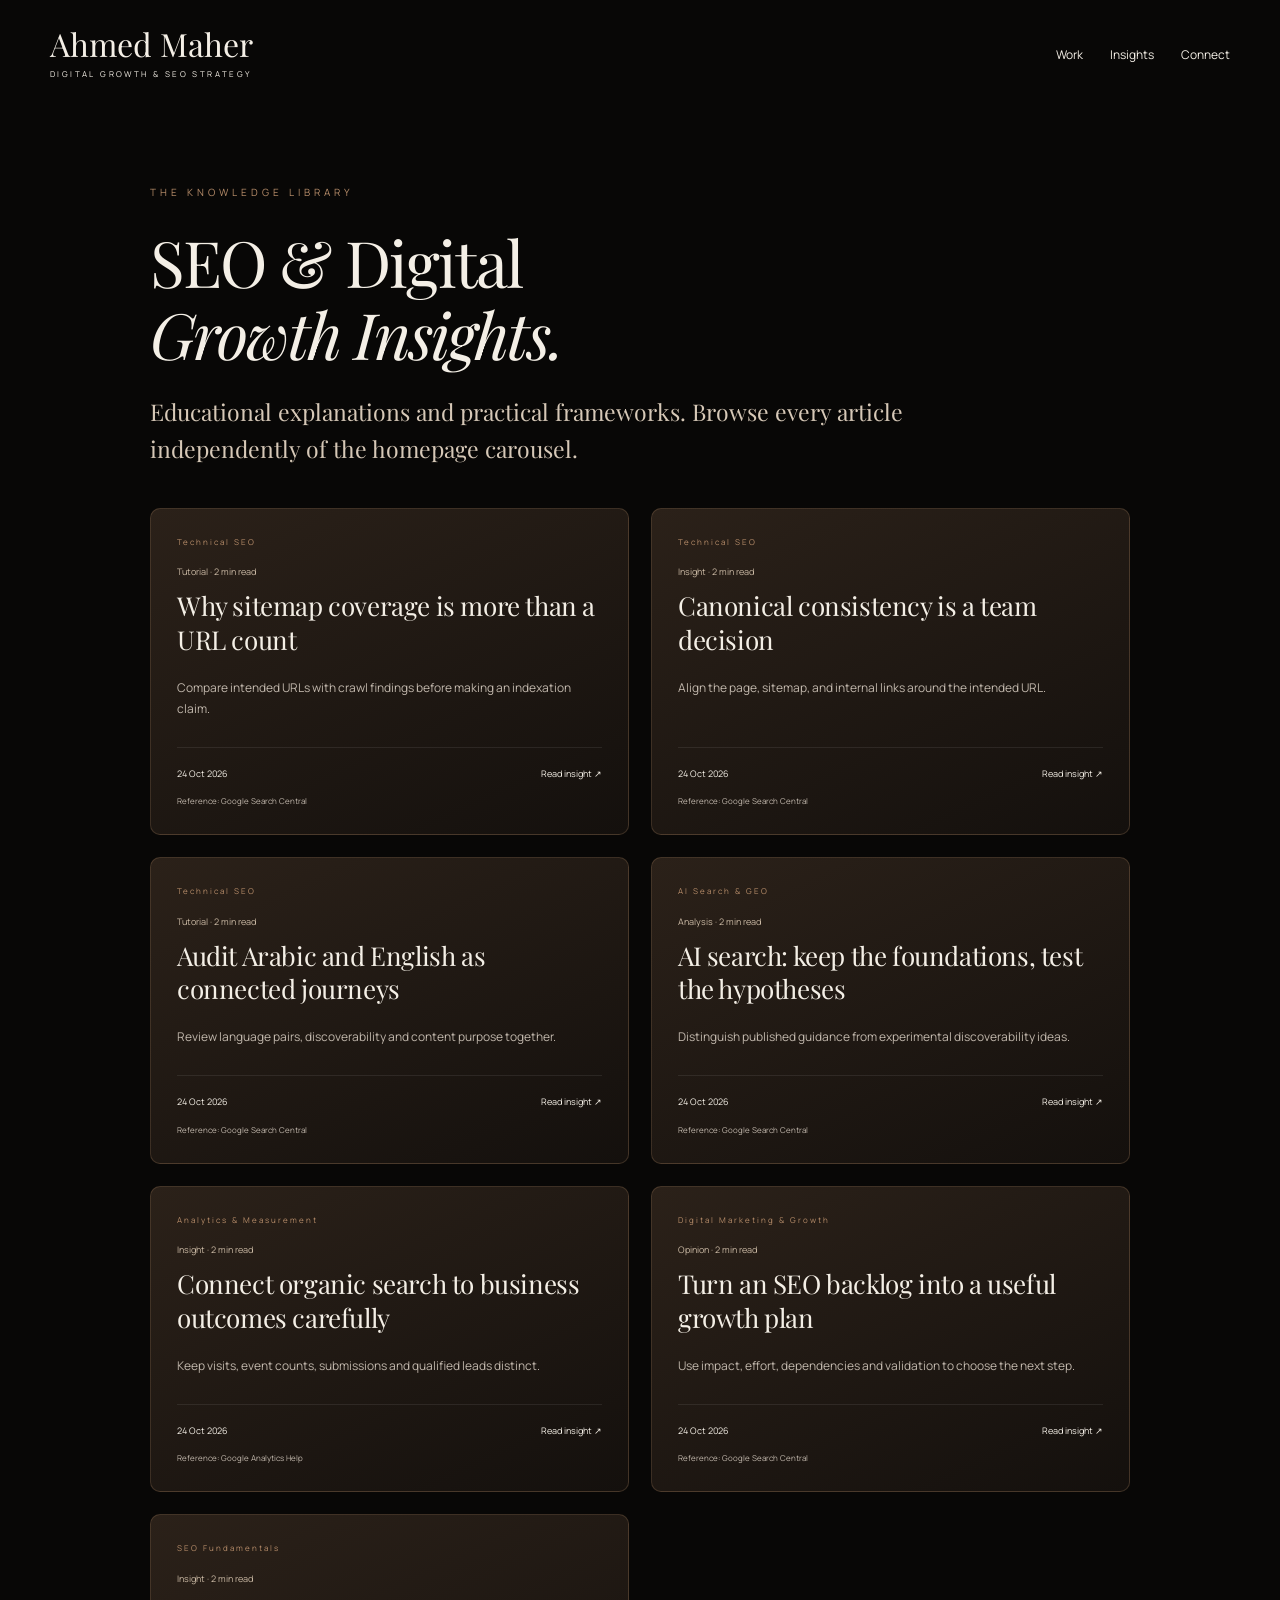
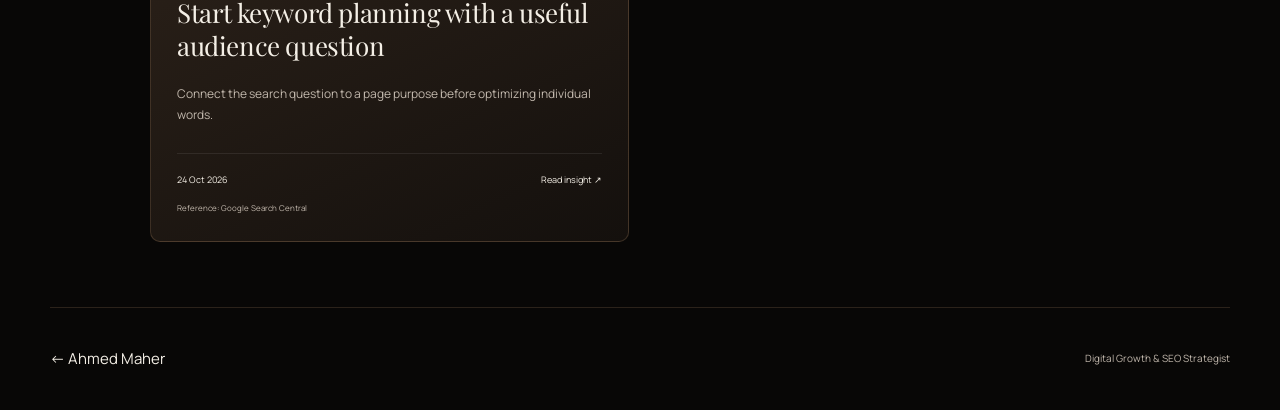
==== insights/index.html @ c3110b7b "Deploy portfolio website to GitHub Pages" ====
<!doctype html><html lang="en"><head><meta charset="utf-8"><meta name="viewport" content="width=device-width,initial-scale=1"><title>SEO &amp; Digital Growth Insights | Ahmed Maher</title><meta name="description" content="Practical SEO, analytics and growth guidance with visible sources and review dates."><meta property="og:title" content="SEO &amp; Digital Growth Insights"><meta property="og:description" content="Practical SEO, analytics and growth guidance with visible sources and review dates."><meta property="og:type" content="website"><meta name="twitter:card" content="summary"><link rel="canonical" href="https://ahmedmabduldaiem-dm.github.io/ahmed-maher-portfolio/insights/index.html"><meta property="og:url" content="https://ahmedmabduldaiem-dm.github.io/ahmed-maher-portfolio/insights/index.html"><link rel="icon" type="image/svg+xml" href="../assets/icons/favicon.svg"><link rel="stylesheet" href="../css/styles.css"><link rel="stylesheet" href="../css/portfolio.css"><link rel="preconnect" href="https://fonts.googleapis.com"><link rel="preconnect" href="https://fonts.gstatic.com" crossorigin><link href="https://fonts.googleapis.com/css2?family=Playfair+Display:ital,wght@0,400;0,500;1,400&family=Manrope:wght@400;500;600&display=swap" rel="stylesheet"><script type="application/ld+json">{"@context": "https://schema.org", "@type": "WebPage", "name": "SEO & Digital Growth Insights"}</script></head><body><a class="skip" href="#content">Skip to content</a><header class="header wrap"><a class="brand" href="../index.html">Ahmed Maher<small>DIGITAL GROWTH & SEO STRATEGY</small></a><nav aria-label="Page navigation"><a href="../index.html#projects">Work</a><a href="../insights/index.html">Insights</a><a href="../index.html#contact">Connect</a></nav></header><main id="content" class="wrap document-page"><p class="eyebrow">THE KNOWLEDGE LIBRARY</p><h1>SEO & Digital<br><em>Growth Insights.</em></h1><p class="document-intro">Educational explanations and practical frameworks. Browse every article independently of the homepage carousel.</p><div class="library-grid"><article class="insight-card" data-insight-category="Technical SEO"><p class="eyebrow">Technical SEO</p><p class="insight-meta">Tutorial · 2 min read</p><h3><a href="../insights/sitemap-coverage/index.html">Why sitemap coverage is more than a URL count</a></h3><p>Compare intended URLs with crawl findings before making an indexation claim.</p><div class="insight-bottom"><time datetime="2026-10-24">24 Oct 2026</time><a href="../insights/sitemap-coverage/index.html">Read insight ↗</a></div><small class="source-credit">Reference: Google Search Central</small></article><article class="insight-card" data-insight-category="Technical SEO"><p class="eyebrow">Technical SEO</p><p class="insight-meta">Insight · 2 min read</p><h3><a href="../insights/canonical-consistency/index.html">Canonical consistency is a team decision</a></h3><p>Align the page, sitemap, and internal links around the intended URL.</p><div class="insight-bottom"><time datetime="2026-10-24">24 Oct 2026</time><a href="../insights/canonical-consistency/index.html">Read insight ↗</a></div><small class="source-credit">Reference: Google Search Central</small></article><article class="insight-card" data-insight-category="Technical SEO"><p class="eyebrow">Technical SEO</p><p class="insight-meta">Tutorial · 2 min read</p><h3><a href="../insights/multilingual-audit/index.html">Audit Arabic and English as connected journeys</a></h3><p>Review language pairs, discoverability and content purpose together.</p><div class="insight-bottom"><time datetime="2026-10-24">24 Oct 2026</time><a href="../insights/multilingual-audit/index.html">Read insight ↗</a></div><small class="source-credit">Reference: Google Search Central</small></article><article class="insight-card" data-insight-category="AI Search &amp; GEO"><p class="eyebrow">AI Search &amp; GEO</p><p class="insight-meta">Analysis · 2 min read</p><h3><a href="../insights/ai-search-foundations/index.html">AI search: keep the foundations, test the hypotheses</a></h3><p>Distinguish published guidance from experimental discoverability ideas.</p><div class="insight-bottom"><time datetime="2026-10-24">24 Oct 2026</time><a href="../insights/ai-search-foundations/index.html">Read insight ↗</a></div><small class="source-credit">Reference: Google Search Central</small></article><article class="insight-card" data-insight-category="Analytics &amp; Measurement"><p class="eyebrow">Analytics &amp; Measurement</p><p class="insight-meta">Insight · 2 min read</p><h3><a href="../insights/organic-business-outcomes/index.html">Connect organic search to business outcomes carefully</a></h3><p>Keep visits, event counts, submissions and qualified leads distinct.</p><div class="insight-bottom"><time datetime="2026-10-24">24 Oct 2026</time><a href="../insights/organic-business-outcomes/index.html">Read insight ↗</a></div><small class="source-credit">Reference: Google Analytics Help</small></article><article class="insight-card" data-insight-category="Digital Marketing &amp; Growth"><p class="eyebrow">Digital Marketing &amp; Growth</p><p class="insight-meta">Opinion · 2 min read</p><h3><a href="../insights/prioritize-seo/index.html">Turn an SEO backlog into a useful growth plan</a></h3><p>Use impact, effort, dependencies and validation to choose the next step.</p><div class="insight-bottom"><time datetime="2026-10-24">24 Oct 2026</time><a href="../insights/prioritize-seo/index.html">Read insight ↗</a></div><small class="source-credit">Reference: Google Search Central</small></article><article class="insight-card" data-insight-category="SEO Fundamentals"><p class="eyebrow">SEO Fundamentals</p><p class="insight-meta">Insight · 2 min read</p><h3><a href="../insights/search-intent/index.html">Start keyword planning with a useful audience question</a></h3><p>Connect the search question to a page purpose before optimizing individual words.</p><div class="insight-bottom"><time datetime="2026-10-24">24 Oct 2026</time><a href="../insights/search-intent/index.html">Read insight ↗</a></div><small class="source-credit">Reference: Google Search Central</small></article></div></main><footer class="wrap"><a href="../index.html">← Ahmed Maher</a><p>Digital Growth & SEO Strategist</p></footer></body></html>
---- css/styles.css ----
:root{--black:#050505;--ivory:#f4efe6;--orange:#b78d6a;--charcoal:#2a2a2a;--muted:#b9b3aa;--serif:'Bodoni Moda',Didot,'Times New Roman',serif;--sans:Manrope,Arial,sans-serif;--max:1440px}*{box-sizing:border-box}html{scroll-behavior:smooth;scroll-padding-top:30px}body{margin:0;background:var(--black);color:var(--ivory);font-family:var(--sans);font-size:15px;line-height:1.75}a{color:inherit;text-decoration:none}a,button{touch-action:manipulation}button{font:inherit}a:focus-visible,button:focus-visible,summary:focus-visible{outline:2px solid var(--orange);outline-offset:6px}.wrap{width:min(var(--max),calc(100% - 100px));margin:auto}.header{min-height:118px;display:flex;align-items:center;justify-content:space-between;gap:30px}.brand{display:flex;align-items:center;gap:17px;font:32px/1 var(--serif);white-space:nowrap}.brand small{display:block;font:8px/1.7 var(--sans);letter-spacing:2.4px;margin-top:7px}.monogram{position:relative;display:inline-flex;font:66px/.9 var(--serif);letter-spacing:-13px;width:65px}.monogram span{font-size:49px;align-self:end}.monogram svg{position:absolute;inset:0;width:78px;height:59px;overflow:visible}.monogram path{fill:none;stroke:var(--orange);stroke-width:2}nav{display:flex;gap:27px;align-items:center}nav a{font-size:12px;transition:color .2s}nav a:hover,nav a[aria-current]{color:var(--orange)}.connect{border:1px solid #8c6d52;padding:8px 19px;border-radius:3px}.connect span{color:var(--orange);margin-left:12px}.menu-toggle{color:var(--ivory);background:transparent;border:1px solid var(--charcoal);padding:10px 14px}.hero{position:relative;min-height:640px;padding-top:58px;padding-bottom:230px;isolation:isolate}.hero-copy{position:relative;z-index:2;pointer-events:none}.hero-copy a{pointer-events:auto}.eyebrow{color:var(--orange);font:10px/1.8 var(--sans);letter-spacing:4px;margin:0 0 25px}.eyebrow span{color:#777;margin:0 15px}h1,h2,h3,p{margin-top:0}h1{font:400 clamp(65px,6.8vw,112px)/1.02 var(--serif);letter-spacing:-4px;margin-bottom:25px;max-width:1180px}em{font-weight:400}.orange{color:var(--orange)}.intro{max-width:620px;color:var(--muted);font-size:17px;line-height:1.8}.actions{display:flex;align-items:center;gap:30px;margin-top:32px}.button{display:inline-flex;align-items:center;gap:30px;background:var(--orange);color:#050505;padding:14px 27px;border:1px solid var(--orange);border-radius:3px;font-weight:600;font-size:13px;transition:background .2s,transform .2s}.button:hover{background:#c8a382;transform:translateY(-2px)}.text-link{font-size:12px;display:flex;align-items:center;gap:12px}.circle{border:1px solid var(--orange);border-radius:50%;width:39px;height:39px;display:grid;place-items:center}.growth{position:absolute;inset:180px -20px 0;z-index:0;pointer-events:none;opacity:.85}.growth svg{width:100%;height:100%;overflow:visible}.curves{fill:none;stroke:var(--orange);stroke-width:1.1}.curves path{stroke-dasharray:1800;stroke-dashoffset:1800;animation:draw 2.8s ease .2s forwards}.curves path:nth-child(2){opacity:.65}.curves path:nth-child(3){opacity:.45}.curves path:nth-child(4){opacity:.3}.nodes{fill:var(--orange);animation:appear 2s ease forwards;filter:drop-shadow(0 0 6px #b78d6a55)}.curve-label{position:absolute;right:1%;top:0;color:var(--muted);font-size:10px;line-height:1.6;border-left:1px solid var(--orange);padding-left:12px}.curve-label strong{font-weight:400;color:var(--ivory)}.expertise{display:grid;grid-template-columns:repeat(3,1fr);border-top:1px solid var(--charcoal);border-bottom:1px solid var(--charcoal);padding:30px 0 40px;gap:35px}.expertise article{padding-right:30px;border-right:1px solid var(--charcoal)}.expertise article:last-child{border:0}.number{display:flex;align-items:center;gap:22px;font-size:11px;margin-bottom:23px}.number:after{content:'';height:1px;flex:1;background:#76563d}.expertise h2{font:27px/1.3 var(--serif);display:flex;justify-content:space-between;gap:10px}.expertise h2 span{color:var(--orange);font:18px var(--sans);transition:transform .2s}.expertise article:hover h2 span{transform:translate(3px,-3px)}.expertise p{font-size:12px;color:var(--muted);margin:0;max-width:330px}.section{padding-top:110px;padding-bottom:100px;border-bottom:1px solid var(--charcoal);scroll-margin-top:30px}.section-heading{margin-bottom:50px}.section h2{font:400 clamp(38px,4vw,62px)/1.15 var(--serif);letter-spacing:-1.5px;margin-bottom:20px}.section h2 em{color:var(--muted)}.section-heading>p:last-child{color:var(--muted);max-width:600px}.process{display:grid;grid-template-columns:repeat(4,1fr);gap:30px}.process article{border-top:1px solid #73543e;padding-top:23px}.process span,.insights small{font-size:9px;letter-spacing:2px;color:var(--orange)}h3{font:27px/1.3 var(--serif);margin:20px 0 15px}.process p,.insights p{color:var(--muted);font-size:13px}.projects{border-top:1px solid var(--charcoal)}details{border-bottom:1px solid var(--charcoal);padding:25px 0}summary{cursor:pointer;list-style:none;display:grid;grid-template-columns:220px 1fr 24px;align-items:center;gap:24px}summary::-webkit-details-marker{display:none}summary small{font-size:10px;letter-spacing:1px;color:var(--muted)}summary strong{font:30px/1.3 var(--serif);font-weight:400}summary:after{content:'+';color:var(--orange);font-size:23px}details[open] summary:after{content:'−'}.project-detail{padding:30px 0 0 244px;max-width:950px;color:var(--muted);font-size:13px}.project-detail p{margin-bottom:12px}.project-detail b{color:var(--ivory);font-weight:500}.status{color:var(--orange);font-size:10px;letter-spacing:1px}.insights{display:grid;grid-template-columns:repeat(3,1fr);gap:45px}.insights article{border-top:1px solid #73543e;padding-top:22px}.about{display:grid;grid-template-columns:1fr 1fr;gap:80px}.about>div:last-child{padding-top:40px;color:var(--muted)}.large-copy{font:29px/1.5 var(--serif);color:var(--ivory)}.signature{color:var(--orange);letter-spacing:2px;font-size:12px;margin-top:30px}.contact{text-align:center}.contact>p:not(.eyebrow){color:var(--muted)}.contact-links{display:flex;justify-content:center;gap:70px;margin-top:45px}.contact-links span{display:block;font-size:10px;letter-spacing:2px;color:var(--orange)}.contact-links strong{font-size:13px;font-weight:400}.note{font-size:10px}footer{display:flex;align-items:center;justify-content:space-between;gap:25px;padding-top:38px;padding-bottom:38px}footer p{font-size:10px;color:var(--muted);margin:0}.footer-brand{font:24px var(--serif)}.footer-brand small{display:block;font:9px var(--sans);color:var(--muted);margin-top:7px}.skip{position:fixed;top:-100px;left:20px;background:var(--ivory);color:var(--black);z-index:20;padding:10px}.skip:focus{top:10px}.reveal-pending{opacity:0;transform:translateY(15px);transition:opacity .6s,transform .6s}.revealed{opacity:1;transform:none}@keyframes draw{to{stroke-dashoffset:0}}@keyframes appear{from{opacity:0}to{opacity:1}}@media(min-width:1700px){.hero{min-height:730px}}@media(max-width:1100px){.wrap{width:calc(100% - 60px)}nav{gap:15px}.brand{font-size:26px}.brand small{font-size:7px;letter-spacing:1.7px}h1{font-size:clamp(58px,7.6vw,90px)}.hero{padding-bottom:210px;min-height:620px}.intro{max-width:540px}.process{grid-template-columns:repeat(2,1fr)}.expertise h2{font-size:23px}}@media(max-width:800px){.header{flex-wrap:wrap;min-height:100px;padding-top:20px;padding-bottom:20px}.menu-toggle:not([hidden]){display:block}#navigation{width:100%;flex-wrap:wrap;padding:18px 0;gap:20px}.js #navigation{display:none}.js #navigation.open{display:flex}.hero{padding-top:35px;min-height:640px;padding-bottom:210px}h1{font-size:clamp(48px,8.8vw,70px);letter-spacing:-2px}.eyebrow{letter-spacing:2px;font-size:8px}.eyebrow span{margin:0 6px}.intro{font-size:15px;max-width:530px}.growth{top:300px;left:-10px;right:0}.curve-label{display:none}.expertise{gap:20px}.expertise article{padding-right:15px}.expertise h2{font-size:22px}.expertise p{font-size:11px}.section{padding-top:75px;padding-bottom:70px}.insights{gap:25px}.about{gap:35px;grid-template-columns:1fr}.about>div:last-child{padding:0}.section h2{font-size:44px}summary{grid-template-columns:150px 1fr 20px}.project-detail{padding-left:174px}footer{flex-wrap:wrap}}@media(max-width:540px){.wrap{width:calc(100% - 40px)}.brand{font-size:25px;gap:13px}.monogram{transform:scale(.8);transform-origin:left center;width:48px}.hero{min-height:620px;padding-bottom:200px}h1{font-size:clamp(42px,10.2vw,58px);line-height:1.1;letter-spacing:-1.6px}.eyebrow{font-size:8px;letter-spacing:1.4px}.hero .eyebrow span{display:none}.hero .eyebrow{max-width:290px;line-height:2}.intro{font-size:14px}.actions{gap:20px;align-items:flex-start;flex-direction:column}.button{padding:13px 20px;font-size:12px}.growth{top:400px;bottom:0}.expertise{grid-template-columns:1fr;gap:0;padding-bottom:0}.expertise article{border-right:0;border-bottom:1px solid var(--charcoal);padding:25px 0}.expertise h2{font-size:28px}.expertise p{font-size:13px;max-width:100%}.number{margin-bottom:15px}.process,.insights{grid-template-columns:1fr;gap:25px}.section h2{font-size:38px;letter-spacing:-1px}summary{grid-template-columns:1fr 20px;gap:12px}summary small{grid-column:1/-1}summary strong{font-size:26px}.project-detail{padding-left:0}.contact-links{flex-direction:column;gap:12px}.large-copy{font-size:26px}footer{align-items:flex-start;flex-direction:column}footer nav{gap:25px}}@media(prefers-reduced-motion:reduce){html{scroll-behavior:auto}*,*:before,*:after{animation:none!important;transition:none!important}.curves path{stroke-dashoffset:0}.reveal-pending{opacity:1;transform:none}}
@media(min-width:801px){.menu-toggle{display:none!important}.hero{padding-bottom:160px;min-height:590px}}

/* Version 2: editorial hierarchy, luminous curves, interactive expertise. */
:root{--serif:'Playfair Display',Georgia,'Times New Roman',serif}
.header{min-height:108px}.hero{padding-top:44px;min-height:630px;padding-bottom:185px}.hero:before{content:'';position:absolute;inset:20% -25px 0 40%;z-index:-1;background:radial-gradient(ellipse at 85% 90%,#b78d6a1a,transparent 60%);pointer-events:none}h1{font-size:clamp(60px,6.6vw,105px);line-height:1.06;letter-spacing:-4.5px;margin-bottom:25px}.intro{font-size:15px;max-width:570px;line-height:1.85}.hero .button{box-shadow:0 4px 30px #b78d6a14;padding:15px 26px}.growth{inset:170px -15px 0;opacity:1}.curves path:first-child{stroke-width:1.8;filter:drop-shadow(0 0 4px #b78d6a88)}.curves path:nth-child(2){stroke:#f4efe6;opacity:.65}.nodes{filter:drop-shadow(0 0 9px #b78d6a99)}.curve-label{top:0;right:0;background:#050505a8;padding:8px 12px;border:1px solid #735d4b;border-radius:4px;font-size:9px;letter-spacing:.5px}.label-performance{top:35%;right:13%}.label-strategy{top:66%;right:32%}.expertise{display:block;padding:0;border-bottom:0}.expertise-select{display:grid;grid-template-columns:repeat(3,1fr);border-bottom:1px solid var(--charcoal)}.expertise-choice{background:transparent;color:var(--ivory);text-align:left;border:0;border-right:1px solid var(--charcoal);padding:27px 30px 30px;cursor:pointer;position:relative;transition:background .25s}.expertise-choice:first-child{padding-left:0}.expertise-choice:last-child{border-right:0}.expertise-choice:hover,.expertise-choice.selected{background:linear-gradient(180deg,#b78d6a09,transparent)}.expertise-choice .number{margin-bottom:25px}.expertise-choice.selected .number:after{background:var(--orange)}.expertise-title{font:25px/1.3 var(--serif);display:flex;align-items:center;gap:14px}.service-icon{width:43px;height:43px;flex:0 0 43px;border:1px solid #48433c;border-radius:9px;display:grid;place-items:center;font:27px var(--sans);color:var(--ivory)}.arrow{margin-left:auto;color:var(--orange);font:18px var(--sans)}.service-summary{display:block;color:var(--muted);font-size:12px;line-height:1.7;margin:10px 0 0 57px}.expertise-detail{padding:36px 0;display:grid;grid-template-columns:1fr 1.6fr;column-gap:70px;border-bottom:1px solid var(--charcoal)}.expertise-detail .eyebrow{grid-column:1;margin-bottom:12px}.expertise-detail h2{grid-column:1;font:31px/1.3 var(--serif);margin:0}.expertise-detail>p:not(.eyebrow){grid-column:2;grid-row:1/3;color:var(--muted);max-width:590px;margin-bottom:15px;font-size:14px}.expertise-detail ul{grid-column:2;list-style:none;display:flex;gap:20px;padding:0;margin:0 0 20px;flex-wrap:wrap;color:var(--ivory);font-size:10px}.expertise-detail li:before{content:'— ';color:var(--orange)}.expertise-detail a{grid-column:2;color:var(--orange);font-size:11px}.section{padding-top:90px;padding-bottom:85px}.section-heading{max-width:850px}.section-heading>p:last-child{font-size:14px}.process h3{font-size:24px}.insights h3{font-size:27px}.contact h2{font-size:clamp(38px,5vw,72px)}
@media(max-width:1100px){h1{font-size:clamp(58px,7vw,82px)}.expertise-title{font-size:21px}.expertise-choice{padding-left:20px;padding-right:20px}.service-icon{display:none}.service-summary{margin-left:0}.curve-label{font-size:8px}.label-strategy{right:25%}}
@media(max-width:800px){.hero{min-height:650px;padding-top:30px;padding-bottom:230px}.hero:before{inset:45% 0 0}.growth{inset:330px 0 0}.curve-label{display:none}.expertise-select{grid-template-columns:1fr}.expertise-choice,.expertise-choice:first-child{padding:22px 16px;border-right:0;border-bottom:1px solid var(--charcoal)}.expertise-choice .number{display:none}.expertise-title{font-size:26px}.service-icon{display:grid}.service-summary{margin-left:57px}.expertise-detail{grid-template-columns:1fr;gap:14px;padding:28px 16px}.expertise-detail .eyebrow,.expertise-detail h2,.expertise-detail>p:not(.eyebrow),.expertise-detail ul,.expertise-detail a{grid-column:1;grid-row:auto}.expertise-detail h2{font-size:29px}.section{padding-top:65px;padding-bottom:60px}}
@media(max-width:540px){.header{min-height:90px}.brand{font-size:24px}.brand small{font-size:6px;letter-spacing:1.5px}.hero{padding-top:28px;min-height:670px;padding-bottom:220px}h1{font-size:clamp(43px,10.9vw,59px);letter-spacing:-2px;line-height:1.13}.hero .eyebrow{max-width:280px;margin-bottom:24px;letter-spacing:2px}.intro{font-size:14px;line-height:1.8;max-width:340px}.actions{gap:18px;margin-top:26px}.hero .button{width:100%;justify-content:space-between;padding:15px 20px}.hero-copy .text-link{min-height:44px}.growth{inset:440px 0 0}.section h2{font-size:35px}.contact-links strong{overflow-wrap:anywhere}#navigation a{min-height:44px;display:flex;align-items:center}#navigation{display:grid;grid-template-columns:1fr 1fr}.js #navigation.open{display:grid}.expertise-detail ul{gap:9px 20px}.expertise-detail li{font-size:11px}.section-heading{margin-bottom:32px}}

/* Hero enquiry form. Enable delivery only after a real endpoint is configured. */
.hero-copy{max-width:calc(100% - 365px)}h1{font-size:clamp(55px,5.1vw,85px);letter-spacing:-3px}.hero{min-height:720px}.lead-card{position:absolute;right:0;top:45px;width:320px;z-index:3;background:#10100ff2;border:1px solid #594b40;border-top:2px solid var(--orange);padding:28px}.lead-card .eyebrow{font-size:8px;letter-spacing:2px;margin-bottom:12px}.lead-card h2{font:34px/1.12 var(--serif);letter-spacing:-1px;margin-bottom:14px}.lead-card h2 em{color:var(--orange)}.lead-intro{font-size:11px;color:var(--muted);margin-bottom:20px}.lead-card label{display:block;font-size:10px;color:var(--ivory);margin:12px 0 6px}.lead-card input,.lead-card select{width:100%;min-height:44px;background:#090909;color:var(--ivory);border:1px solid #3e3a35;border-radius:2px;padding:10px 12px;font:12px var(--sans)}.lead-card input::placeholder{color:#aaa399}.lead-card input:focus,.lead-card select:focus{outline:2px solid var(--orange);outline-offset:2px}.apply-button{width:100%;justify-content:space-between;margin-top:20px;min-height:46px}.apply-button:disabled{opacity:.65;cursor:not-allowed;transform:none}.form-note{font-size:10px;line-height:1.6;color:var(--muted);margin:12px 0 0}#lead-status{font-size:11px;margin-bottom:0}.curve-label{display:none}
@media(max-width:1100px){.hero-copy{max-width:calc(100% - 335px)}h1{font-size:clamp(48px,5.3vw,64px)}.lead-card{width:300px;padding:24px}.hero .eyebrow span{display:none}.intro{font-size:14px}.actions{flex-wrap:wrap;gap:18px}}
@media(max-width:800px){.hero-copy{max-width:100%}h1{font-size:clamp(45px,8.2vw,65px)}.hero{padding-bottom:40px;min-height:0}.lead-card{position:relative;top:auto;right:auto;width:100%;max-width:520px;margin:45px 0 0;padding:25px}.lead-card h2 br{display:none}.lead-card h2{font-size:32px}.hero .growth{inset:240px 0 auto;height:250px;opacity:.45}.hero .actions{flex-direction:row}.hero .button{width:auto}.apply-button{width:100%!important}.lead-card .eyebrow{max-width:none}}
@media(max-width:540px){.hero .actions{flex-direction:column}.hero .actions>.button{width:100%}.hero-copy .intro{max-width:100%}.lead-card{margin-top:35px}.hero .growth{top:320px;height:200px}}

/* Reference-inspired tactile charcoal stage; texture is decorative and lightweight. */
.hero{isolation:isolate;background:radial-gradient(ellipse at 35% 42%,#30302e 0%,#20201f 34%,#111110 65%,#080808 100%);border:1px solid #33312d;border-bottom-color:#4c3828;padding:48px 35px 185px;margin-top:14px;box-shadow:inset 0 0 100px #0009}
.hero:before{inset:0;z-index:-1;background:linear-gradient(110deg,#00000010 25%,#0006 62%,#0009 100%),url('../assets/images/charcoal-grain.svg');background-size:auto,240px 240px;opacity:.6;border-radius:inherit}
.hero:after{content:'';position:absolute;inset:0;z-index:-1;pointer-events:none;background:radial-gradient(ellipse at 72% 95%,#b78d6a17,transparent 40%);box-shadow:inset 0 0 80px #0007}
.hero-copy{position:relative}.hero .lead-card{right:30px;top:40px;background:#10100feb;box-shadow:0 18px 50px #0005}.hero .growth{left:0;right:0;bottom:0;opacity:.8}.intro{color:#ddd7cf}.hero .eyebrow{color:#c9a787}.hero .lead-intro,.hero .form-note{color:var(--muted)}
@media(max-width:1100px){.hero{padding-left:26px;padding-right:26px}.hero .lead-card{right:25px;width:285px}.hero-copy{max-width:calc(100% - 315px)}}
@media(max-width:800px){.hero{padding:32px 25px 30px;margin-top:10px}.hero-copy{max-width:100%}.hero .lead-card{right:auto;top:auto;width:100%;max-width:none;margin-top:38px;background:#0a0a0aeb}.hero:before{inset:0}.hero .growth{top:270px;height:240px;opacity:.3}}
@media(max-width:540px){.hero{width:calc(100% - 24px);padding:28px 18px 22px;background:radial-gradient(ellipse at 20% 20%,#2b2b29,#121211 60%,#080808);box-shadow:inset 0 0 50px #0007}.hero h1{font-size:clamp(38px,9.5vw,51px);letter-spacing:-1.6px}.hero .lead-card{padding:22px 18px;margin-top:32px}.hero .growth{top:320px}.hero .eyebrow{letter-spacing:1.6px}}

/* Version 5: warm brown, blurred atmosphere, fine rounded frame. */
:root{--orange:#b78d6a;--accent:#b78d6a;--black:#080706;--charcoal:#302b26;--muted:#c1b7ac}
body{background:#080706}.hero{border:1px solid #b78d6a44;border-radius:20px;background:#13100d;box-shadow:0 25px 80px #0005,inset 0 0 70px #0005;overflow:hidden}.hero:before{inset:-70px;z-index:-2;background:radial-gradient(ellipse at 16% 20%,#8a6a4b88 0,transparent 30%),radial-gradient(ellipse at 83% 65%,#67442f99,transparent 34%),radial-gradient(circle at 60% 10%,#c5b49b33,transparent 17%),radial-gradient(ellipse at 30% 90%,#3a403833,transparent 40%),linear-gradient(120deg,#27221c,#0a0807);background-size:auto;filter:blur(32px);opacity:1;transform:scale(1.05);border-radius:40px}.hero:after{z-index:-1;background:linear-gradient(90deg,#080706b8 0%,#08070699 46%,#08070640 100%);box-shadow:inset 0 0 90px #0007;border-radius:inherit}.hero h1{color:#f4efe6}.hero .orange{color:#c7a17e}.hero .eyebrow{color:#c8a889}.hero .lead-card{background:#13110fe8;border:1px solid #b78d6a4d;border-top:1px solid #c6a58699;border-radius:14px;box-shadow:0 16px 45px #0004}.lead-card input,.lead-card select{border:1px solid #8c776344;border-radius:5px;background:#0d0b09c9}.lead-card input:hover,.lead-card select:hover{border-color:#b78d6a88}.button{border-radius:6px;background:#b78d6a;border-color:#b78d6a;color:#100b07;box-shadow:none!important}.button:hover{background:#c8a382}.hero .button{font-weight:600}.connect{border-radius:6px;border-color:#b78d6a66}.curves path:first-child{stroke-width:1.3;filter:drop-shadow(0 0 3px #b78d6a55)}.nodes{filter:drop-shadow(0 0 6px #b78d6a66)}.growth{mix-blend-mode:screen}.expertise-choice.selected,.expertise-choice:hover{background:linear-gradient(180deg,#b78d6a0c,transparent)}.service-icon{border-radius:10px;border-color:#b78d6a44}.expertise{margin-top:18px}.expertise-select{border-top:1px solid #b78d6a33}.section{border-bottom-color:#332b24}.section-heading .eyebrow{color:#c8a889}.contact{background:radial-gradient(ellipse at 50% 80%,#b78d6a08,transparent 65%)}
@media(max-width:800px){.hero{border-radius:16px}.hero:before{inset:-40px;filter:blur(26px)}.hero .lead-card{background:#14110fea}.hero:after{background:linear-gradient(180deg,#08070688,#08070666)}}
@media(max-width:540px){.hero{border-radius:14px;background:#13100d}.hero:before{background:radial-gradient(ellipse at 20% 10%,#8a6a4b88,transparent 45%),radial-gradient(ellipse at 85% 55%,#67442f99,transparent 45%),#12100d}.hero .lead-card{border-radius:11px}.hero h1{line-height:1.16}}

/* Version 6: coffee atmosphere and sculpted illustrative growth ribbons. */
:root{--ivory:#f4efe6;--accent:#b78d6a;--orange:#b78d6a}.hero{background:#2a1b13;min-height:850px;padding-bottom:340px;box-shadow:0 24px 70px #0006,inset 0 1px 0 #f4efe616;border-color:#c2a18344}.hero:before{background:radial-gradient(ellipse at 18% 25%,#9e7855 0%,transparent 42%),radial-gradient(ellipse at 80% 78%,#815136,transparent 50%),radial-gradient(circle at 58% 18%,#c2a48077,transparent 28%),linear-gradient(115deg,#483122,#25170f);opacity:1;filter:blur(55px);inset:-90px}.hero:after{background:linear-gradient(90deg,#170e08a8,#170e0866 55%,#170e0877);box-shadow:inset 0 0 85px #0b0705aa}.hero h1 em.orange{color:var(--ivory)}.hero .lead-card{background:linear-gradient(145deg,#34271ff5,#1b140ff5);border-color:#dac6ad4d;box-shadow:inset 0 1px 0 #f4efe61a,0 18px 40px #08040266}.hero .lead-card h2 em{color:var(--ivory)}.lead-card input,.lead-card select{background:#1b130ef5;border-color:#c5aa8a44}.lead-card .button,.hero-copy .button{background:var(--ivory);border-color:var(--ivory);color:#2b1a0e;box-shadow:inset 0 -3px 0 #b39a7c66,0 5px 12px #0003!important}.button:hover{background:#fffaf2}.hero .growth-sculpted{inset:auto 0 0;height:315px;opacity:1;mix-blend-mode:normal;z-index:1}.growth-sculpted svg{overflow:visible}.graph-guides{fill:none;stroke:#f4efe64d;stroke-width:.7;stroke-dasharray:3 6}.ribbon-shadow{fill:none;stroke:#110902;stroke-width:6;transform:translateY(7px);filter:blur(4px);opacity:.7}.growth-sculpted .curves{stroke:url(#ribbon);stroke-width:2;fill:none}.growth-sculpted .curves path:first-child{stroke-width:3;filter:drop-shadow(0 0 4px #f4efe633)}.growth-sculpted .curves path:nth-child(2){stroke:#f4efe6;stroke-width:1.1;opacity:.8}.growth-sculpted .curves path:nth-child(3){stroke:#c5a17f;opacity:.65}.growth-sculpted .curves path:nth-child(4){stroke:#a78360;opacity:.5}.growth-sculpted .nodes{fill:url(#pearl);filter:url(#depth)}.graph-minor{fill:#dfc7a9}.graph-tag{position:absolute;display:block;min-width:113px;padding:8px 11px;border:1px solid #d7bfa34d;border-radius:5px;background:linear-gradient(150deg,#453326f5,#21170ff5);box-shadow:inset 0 1px 0 #f4efe614,0 6px 14px #0004;line-height:1.5;color:var(--ivory)}.graph-tag:after{content:'';position:absolute;bottom:-5px;left:50%;width:7px;height:7px;background:#241a12;border-right:1px solid #d7bfa34d;border-bottom:1px solid #d7bfa34d;transform:rotate(45deg)}.graph-tag small{font-size:7px;letter-spacing:1.1px;color:#d0b69a;display:block}.graph-tag strong{font-size:10px;font-weight:400;display:block}.tag-strategy{left:41%;top:48%}.tag-performance{left:61.5%;top:27%}.tag-growth{right:1%;top:-12%}.service-icon{background:linear-gradient(145deg,#2c241e,#100d0a);box-shadow:inset 0 1px 0 #f4efe61a,0 5px 10px #0004;border:1px solid #bca48755}.number:after{background:#9c7b5d}.expertise-detail .eyebrow,.text-link{color:var(--ivory)}
@media(max-width:1100px){.hero{min-height:890px}.hero .growth-sculpted{height:290px}.graph-tag{min-width:100px}}
@media(max-width:800px){.hero{min-height:0;padding-bottom:225px}.hero .growth-sculpted{inset:auto 0 0;height:205px;opacity:.9}.hero .lead-card{margin-top:35px}.graph-tag{padding:5px 7px;min-width:90px}.graph-tag strong{font-size:9px}.tag-strategy{left:31%;top:41%}.tag-performance{left:58%;top:17%}.tag-growth{display:none}.hero:before{filter:blur(40px)}}
@media(max-width:540px){.hero{background:#2a1b13;padding-bottom:175px}.hero:before{background:radial-gradient(ellipse at 10% 15%,#976e4d,transparent 55%),radial-gradient(ellipse at 90% 70%,#805035,transparent 55%),#352215}.hero .growth-sculpted{height:155px}.graph-tag small{font-size:6px}.graph-tag strong{font-size:8px}.graph-tag{min-width:80px}.tag-strategy{left:28%;top:38%}.tag-performance{left:61%;top:12%}}
@media(min-width:801px){.hero .growth-sculpted{height:240px}.tag-growth{top:0;right:2%}}
---- css/portfolio.css ----
[hidden]{display:none!important}.hero h1{font-size:clamp(45px,4.7vw,76px);line-height:1.12}.hero .hero-copy{max-width:calc(100% - 365px)}.project-grid{display:grid;grid-template-columns:repeat(2,minmax(0,1fr));gap:22px}.project-card{min-width:0;border:1px solid #b78d6a3d;border-radius:12px;padding:29px;background:linear-gradient(145deg,#211a14,#110e0b);display:flex;flex-direction:column;transition:border-color .2s,transform .2s}.project-card:first-child{grid-column:1/-1;background:radial-gradient(ellipse at 85% 10%,#67503a55,transparent 60%),#1b1510}.project-card:hover{border-color:#b78d6a8c;transform:translateY(-3px)}.project-top{display:flex;align-items:center;justify-content:space-between;gap:15px}.brand-text{font:26px/1.3 var(--serif);letter-spacing:-.6px}.pill{font:8px/1.5 var(--sans);text-transform:uppercase;letter-spacing:1.5px;border:1px solid #b78d6a44;color:#d6b99b;padding:5px 9px;border-radius:30px;white-space:nowrap}.project-card h3{font-size:30px;margin-top:30px;max-width:600px}.project-card>p{font-size:13px;color:var(--muted);max-width:660px}.project-status{border-left:1px solid #9b7959;padding-left:12px;font-size:11px!important}.project-meta{font-size:9px;letter-spacing:.5px;color:#cbb39a;margin-bottom:25px}.card-actions{display:flex;align-items:center;justify-content:space-between;gap:20px;margin-top:auto;padding-top:20px;border-top:1px solid #ffffff12}.card-actions a{font-size:11px}.card-actions a:last-child{font-size:9px;color:var(--muted)}.portfolio-tools{margin:0 0 20px;display:flex;flex-wrap:wrap;gap:20px;justify-content:space-between;align-items:end}.filter-row{display:flex;gap:8px;flex-wrap:wrap}.filter-row button{background:transparent;border:1px solid #b78d6a44;color:var(--muted);font:10px var(--sans);padding:11px 15px;min-height:44px;border-radius:5px;cursor:pointer}.filter-row button[aria-pressed=true]{background:#e7d9c6;color:#23180f;border-color:#e7d9c6}.filter-row button:hover{border-color:#e7d9c6}.search-label{display:flex;flex-direction:column;gap:6px;font-size:9px;letter-spacing:1px;color:var(--muted)}.search-label input{min-height:44px;border:1px solid #b78d6a44;border-radius:5px;background:#15110d;padding:10px 13px;color:var(--ivory);font:12px var(--sans);width:240px}.search-label input:focus{outline:2px solid #d7b996;outline-offset:3px}.result-count{font-size:10px;color:var(--muted)}.hub-heading{display:flex;align-items:center;justify-content:space-between;gap:30px}.hub-heading>.text-link{white-space:nowrap;border-bottom:1px solid #b78d6a88;padding:10px 0}.hub-heading .section-heading{max-width:650px}.hub-filter{margin-bottom:25px}.insight-track{display:flex;gap:22px;overflow-x:auto;scroll-snap-type:x mandatory;overscroll-behavior-x:contain;scrollbar-width:thin;scrollbar-color:#b78d6a #18120e;padding:4px 2px 16px;align-items:stretch}.insight-card{flex:0 0 calc((100% - 44px)/3);min-width:0;scroll-snap-align:start;border:1px solid #b78d6a3d;border-radius:10px;padding:26px;background:linear-gradient(155deg,#2b2119,#14100d);display:flex;flex-direction:column;position:relative}.insight-card.is-active{border-color:#d4b592;box-shadow:inset 0 2px 0 #e7d9c6}.insight-card .eyebrow{font-size:8px;letter-spacing:2px;margin-bottom:15px}.insight-meta{font-size:9px;color:#cab9a4}.insight-card h3{font:26px/1.3 var(--serif);margin:0 0 20px;letter-spacing:-.4px}.insight-card>p:not(.eyebrow):not(.insight-meta){font-size:12px;color:var(--muted);margin-bottom:28px}.insight-bottom{margin-top:auto;border-top:1px solid #ffffff14;padding-top:18px;display:flex;flex-wrap:wrap;justify-content:space-between;gap:15px;font-size:9px}.source-credit{font-size:8px;color:var(--muted);margin-top:13px}.carousel-controls{display:flex;align-items:center;gap:12px;margin-top:18px}.carousel-controls>button,.carousel-pages button{min-width:44px;min-height:44px;background:#1f1812;border:1px solid #b78d6a55;color:var(--ivory);border-radius:5px;cursor:pointer}.carousel-controls>button:disabled{opacity:.35;cursor:default}.carousel-pages{display:flex;gap:5px}.carousel-pages button{min-width:32px;font:10px var(--sans)}.carousel-pages button[aria-current=true]{background:var(--ivory);color:#281b11}.carousel-controls .result-count{margin-left:auto}.editorial-note{font-size:10px;color:var(--muted);line-height:1.8;margin:26px 0 0;max-width:940px}.journey-list{list-style:none;margin:0;padding:0;display:grid;grid-template-columns:repeat(3,1fr);gap:30px}.journey-list li{border-top:1px solid #987858;padding-top:20px}.journey-list span{font-size:8px;letter-spacing:1.3px;color:#cbb39a}.journey-list h3{font-size:26px}.journey-list p{font-size:12px;color:var(--muted)}.process{grid-template-columns:repeat(3,1fr)}.capability-grid{display:grid;grid-template-columns:repeat(3,1fr);gap:30px}.capability-grid article{border-top:1px solid #7b6048;padding-top:10px}.capability-grid h3{font-size:26px}.capability-grid p{font-size:12px;color:var(--muted)}.document-page{max-width:980px;padding-top:45px;padding-bottom:65px}.document-page h1{font:400 clamp(42px,5vw,76px)/1.12 var(--serif);letter-spacing:-2px;margin:20px 0 25px;max-width:940px}.document-intro{font:23px/1.6 var(--serif);color:#d6c8b7;max-width:800px}.breadcrumbs{display:block;font:10px/1.8 var(--sans);color:var(--muted);margin-bottom:40px}.breadcrumbs a:hover{color:var(--ivory)}.review-label{font-size:10px;color:#c5b49f;line-height:1.8;border-left:1px solid #b78d6a;padding-left:15px}.document-page>.eyebrow{margin-top:30px}.article-section{border-top:1px solid #b78d6a33;margin-top:40px;padding-top:28px;display:block}.article-section h2{font:30px/1.3 var(--serif);margin:0 0 18px;letter-spacing:-.5px}.article-section p,.article-section>div{font-size:15px;color:#d1c7ba;line-height:1.95;max-width:800px}.article-section ul{padding-left:20px}.case-facts{display:grid;grid-template-columns:120px 1fr;gap:12px 25px;margin:0}.case-facts dt{font-size:10px;letter-spacing:1px;color:#bda68b;text-transform:uppercase}.case-facts dd{margin:0;font-size:13px}.related{padding:30px;border:1px solid #b78d6a44;border-radius:10px;margin-top:40px;background:#1b140e}.related h2{font:27px var(--serif)}.related p{font-size:12px;overflow-wrap:anywhere}.related a{color:#e4cdb1;text-decoration:underline;text-underline-offset:4px}.library-grid{display:grid;grid-template-columns:repeat(2,minmax(0,1fr));gap:22px;margin-top:40px}.document-page>p>a{font-size:12px;color:#d9bd9b}.document-page+footer{border-top:1px solid #b78d6a33}.hero{min-height:820px}.graph-tag{pointer-events:none}.insight-track:focus-visible{outline:2px solid var(--ivory);outline-offset:5px}.header nav{flex-wrap:wrap}.document-page a:hover{color:#fff8ec}
@media(max-width:1100px){.insight-card{flex-basis:calc((100% - 22px)/2)}.hero .hero-copy{max-width:calc(100% - 320px)}.hero h1{font-size:clamp(44px,5vw,64px)}}
@media(max-width:800px){.hero .hero-copy{max-width:100%}.hero{min-height:0}.hero h1{font-size:clamp(46px,7.8vw,62px)}.project-grid{grid-template-columns:1fr}.project-card:first-child{grid-column:auto}.journey-list,.process,.capability-grid{grid-template-columns:repeat(2,1fr)}.hub-heading{align-items:start;flex-direction:column;gap:0;margin-bottom:25px}.hub-heading .section-heading{margin-bottom:12px}.document-page h1{font-size:49px}.header .brand{white-space:normal}.header nav{gap:20px}.project-card{padding:24px}}
@media(max-width:540px){.hero h1{font-size:clamp(37px,9.5vw,52px)}.hero .eyebrow{font-size:7px}.insight-card{flex-basis:100%;padding:23px}.insight-card h3{font-size:28px}.carousel-controls{flex-wrap:wrap}.carousel-controls .result-count{width:100%;margin:0}.carousel-pages{gap:2px}.carousel-pages button{min-width:28px;padding:5px}.filter-row{gap:6px}.filter-row button{font-size:9px;padding:10px}.search-label,.search-label input{width:100%}.project-top{align-items:start;flex-direction:column}.project-card h3{font-size:28px}.brand-text{font-size:25px}.card-actions{gap:12px;flex-wrap:wrap}.journey-list,.process,.capability-grid,.library-grid{grid-template-columns:1fr}.document-page h1{font-size:38px;letter-spacing:-1px}.document-intro{font-size:21px}.document-page{padding-top:25px}.case-facts{grid-template-columns:1fr;gap:5px}.case-facts dd{margin-bottom:15px}.related{padding:20px}.header nav a{min-height:44px;display:flex;align-items:center}.header{gap:10px}.article-section p,.article-section>div{font-size:14px}}
@media(prefers-reduced-motion:reduce){.insight-track{scroll-behavior:auto}.project-card:hover{transform:none}}

html:not(.js) .expertise-select{display:none}
@media(max-width:540px){.lead-card h2 em{margin-left:.15em}}
body:has(.document-page) .brand{display:block}
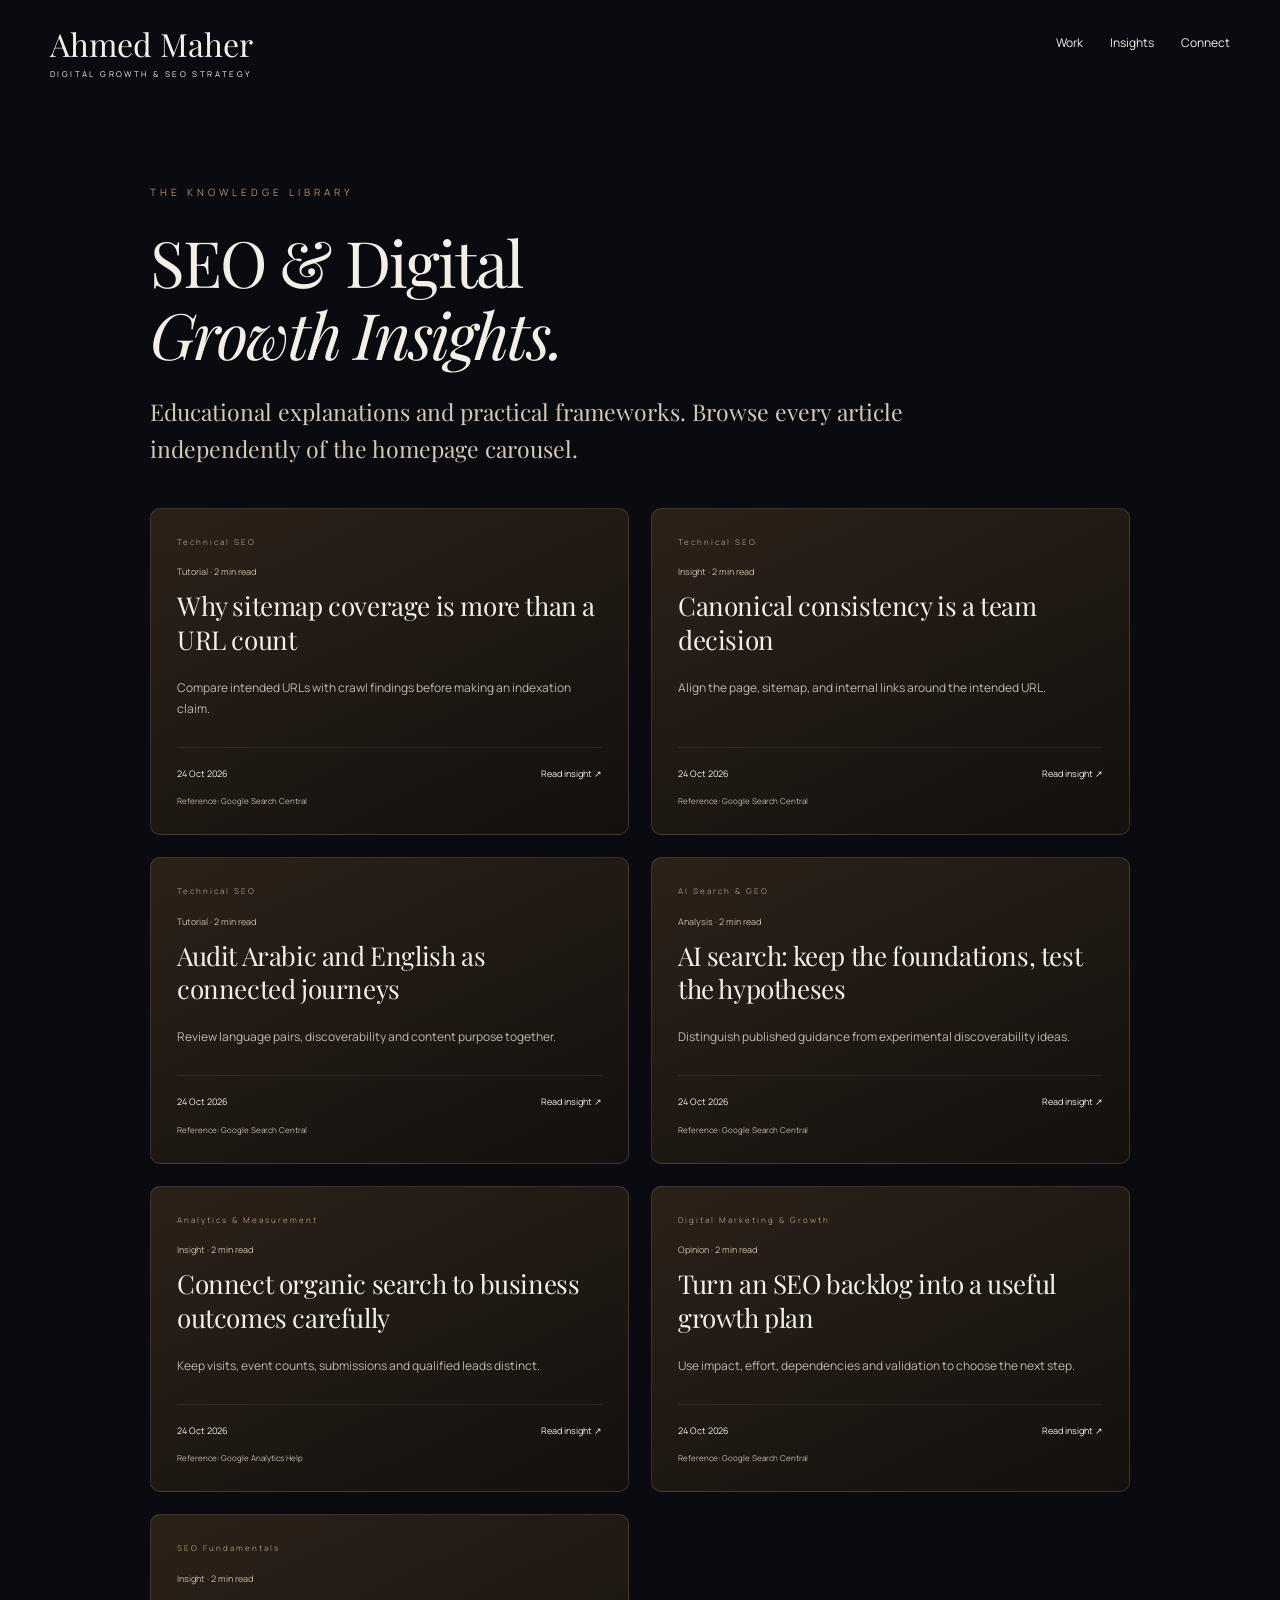
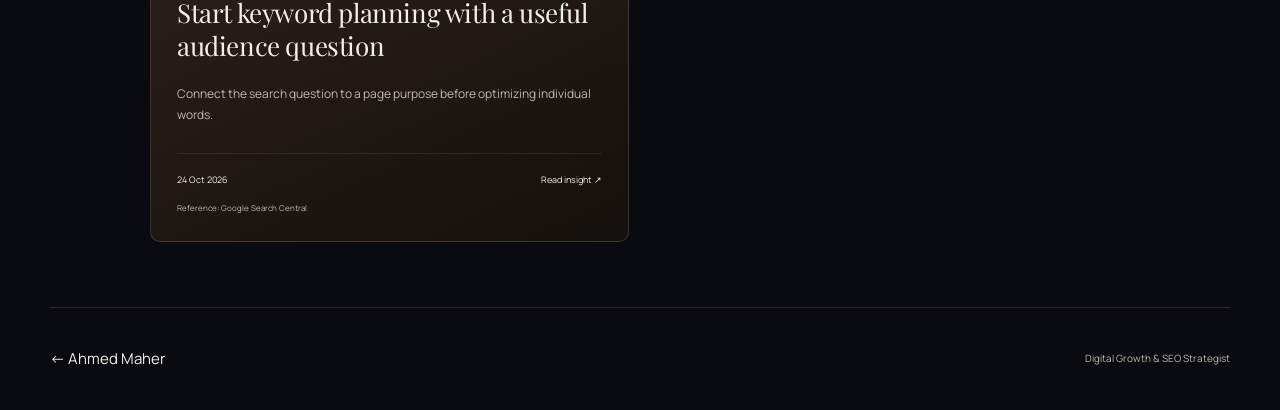
==== commit d70562c6: "Fix sitemap coverage and finalize portfolio files" ====
--- a/insights/index.html
+++ b/insights/index.html
@@ -1 +1,3 @@
-<!doctype html><html lang="en"><head><meta charset="utf-8"><meta name="viewport" content="width=device-width,initial-scale=1"><title>SEO &amp; Digital Growth Insights | Ahmed Maher</title><meta name="description" content="Practical SEO, analytics and growth guidance with visible sources and review dates."><meta property="og:title" content="SEO &amp; Digital Growth Insights"><meta property="og:description" content="Practical SEO, analytics and growth guidance with visible sources and review dates."><meta property="og:type" content="website"><meta name="twitter:card" content="summary"><link rel="canonical" href="https://ahmedmabduldaiem-dm.github.io/ahmed-maher-portfolio/insights/index.html"><meta property="og:url" content="https://ahmedmabduldaiem-dm.github.io/ahmed-maher-portfolio/insights/index.html"><link rel="icon" type="image/svg+xml" href="../assets/icons/favicon.svg"><link rel="stylesheet" href="../css/styles.css"><link rel="stylesheet" href="../css/portfolio.css"><link rel="preconnect" href="https://fonts.googleapis.com"><link rel="preconnect" href="https://fonts.gstatic.com" crossorigin><link href="https://fonts.googleapis.com/css2?family=Playfair+Display:ital,wght@0,400;0,500;1,400&family=Manrope:wght@400;500;600&display=swap" rel="stylesheet"><script type="application/ld+json">{"@context": "https://schema.org", "@type": "WebPage", "name": "SEO & Digital Growth Insights"}</script></head><body><a class="skip" href="#content">Skip to content</a><header class="header wrap"><a class="brand" href="../index.html">Ahmed Maher<small>DIGITAL GROWTH & SEO STRATEGY</small></a><nav aria-label="Page navigation"><a href="../index.html#projects">Work</a><a href="../insights/index.html">Insights</a><a href="../index.html#contact">Connect</a></nav></header><main id="content" class="wrap document-page"><p class="eyebrow">THE KNOWLEDGE LIBRARY</p><h1>SEO & Digital<br><em>Growth Insights.</em></h1><p class="document-intro">Educational explanations and practical frameworks. Browse every article independently of the homepage carousel.</p><div class="library-grid"><article class="insight-card" data-insight-category="Technical SEO"><p class="eyebrow">Technical SEO</p><p class="insight-meta">Tutorial · 2 min read</p><h3><a href="../insights/sitemap-coverage/index.html">Why sitemap coverage is more than a URL count</a></h3><p>Compare intended URLs with crawl findings before making an indexation claim.</p><div class="insight-bottom"><time datetime="2026-10-24">24 Oct 2026</time><a href="../insights/sitemap-coverage/index.html">Read insight ↗</a></div><small class="source-credit">Reference: Google Search Central</small></article><article class="insight-card" data-insight-category="Technical SEO"><p class="eyebrow">Technical SEO</p><p class="insight-meta">Insight · 2 min read</p><h3><a href="../insights/canonical-consistency/index.html">Canonical consistency is a team decision</a></h3><p>Align the page, sitemap, and internal links around the intended URL.</p><div class="insight-bottom"><time datetime="2026-10-24">24 Oct 2026</time><a href="../insights/canonical-consistency/index.html">Read insight ↗</a></div><small class="source-credit">Reference: Google Search Central</small></article><article class="insight-card" data-insight-category="Technical SEO"><p class="eyebrow">Technical SEO</p><p class="insight-meta">Tutorial · 2 min read</p><h3><a href="../insights/multilingual-audit/index.html">Audit Arabic and English as connected journeys</a></h3><p>Review language pairs, discoverability and content purpose together.</p><div class="insight-bottom"><time datetime="2026-10-24">24 Oct 2026</time><a href="../insights/multilingual-audit/index.html">Read insight ↗</a></div><small class="source-credit">Reference: Google Search Central</small></article><article class="insight-card" data-insight-category="AI Search &amp; GEO"><p class="eyebrow">AI Search &amp; GEO</p><p class="insight-meta">Analysis · 2 min read</p><h3><a href="../insights/ai-search-foundations/index.html">AI search: keep the foundations, test the hypotheses</a></h3><p>Distinguish published guidance from experimental discoverability ideas.</p><div class="insight-bottom"><time datetime="2026-10-24">24 Oct 2026</time><a href="../insights/ai-search-foundations/index.html">Read insight ↗</a></div><small class="source-credit">Reference: Google Search Central</small></article><article class="insight-card" data-insight-category="Analytics &amp; Measurement"><p class="eyebrow">Analytics &amp; Measurement</p><p class="insight-meta">Insight · 2 min read</p><h3><a href="../insights/organic-business-outcomes/index.html">Connect organic search to business outcomes carefully</a></h3><p>Keep visits, event counts, submissions and qualified leads distinct.</p><div class="insight-bottom"><time datetime="2026-10-24">24 Oct 2026</time><a href="../insights/organic-business-outcomes/index.html">Read insight ↗</a></div><small class="source-credit">Reference: Google Analytics Help</small></article><article class="insight-card" data-insight-category="Digital Marketing &amp; Growth"><p class="eyebrow">Digital Marketing &amp; Growth</p><p class="insight-meta">Opinion · 2 min read</p><h3><a href="../insights/prioritize-seo/index.html">Turn an SEO backlog into a useful growth plan</a></h3><p>Use impact, effort, dependencies and validation to choose the next step.</p><div class="insight-bottom"><time datetime="2026-10-24">24 Oct 2026</time><a href="../insights/prioritize-seo/index.html">Read insight ↗</a></div><small class="source-credit">Reference: Google Search Central</small></article><article class="insight-card" data-insight-category="SEO Fundamentals"><p class="eyebrow">SEO Fundamentals</p><p class="insight-meta">Insight · 2 min read</p><h3><a href="../insights/search-intent/index.html">Start keyword planning with a useful audience question</a></h3><p>Connect the search question to a page purpose before optimizing individual words.</p><div class="insight-bottom"><time datetime="2026-10-24">24 Oct 2026</time><a href="../insights/search-intent/index.html">Read insight ↗</a></div><small class="source-credit">Reference: Google Search Central</small></article></div></main><footer class="wrap"><a href="../index.html">← Ahmed Maher</a><p>Digital Growth & SEO Strategist</p></footer></body></html>+<!DOCTYPE html>
+
+<html lang="en"><head><meta charset="utf-8"/><meta content="width=device-width,initial-scale=1" name="viewport"/><title>SEO &amp; Digital Growth Insights | Ahmed Maher</title><meta content="Practical SEO, analytics and growth guidance with visible sources and review dates." name="description"/><meta content="SEO &amp; Digital Growth Insights" property="og:title"/><meta content="Practical SEO, analytics and growth guidance with visible sources and review dates." property="og:description"/><meta content="website" property="og:type"/><meta content="summary_large_image" name="twitter:card"/><link href="https://ahmedmabduldaiem-dm.github.io/ahmed-maher-portfolio/insights/index.html" rel="canonical"/><meta content="https://ahmedmabduldaiem-dm.github.io/ahmed-maher-portfolio/insights/index.html" property="og:url"/><link href="../assets/icons/favicon.svg" rel="icon" type="image/svg+xml"/><link href="../css/styles.css" rel="stylesheet"/><link href="../css/portfolio.css" rel="stylesheet"/><link href="https://fonts.googleapis.com" rel="preconnect"/><link crossorigin="" href="https://fonts.gstatic.com" rel="preconnect"/><link href="https://fonts.googleapis.com/css2?family=Playfair+Display:ital,wght@0,400;0,500;1,400&amp;family=Manrope:wght@400;500;600&amp;display=swap" rel="stylesheet"/><script type="application/ld+json">{"@context": "https://schema.org", "@type": "WebPage", "name": "SEO & Digital Growth Insights"}</script><meta content="https://ahmedmabduldaiem-dm.github.io/ahmed-maher-portfolio/assets/images/social-card.jpg" property="og:image"/><meta content="1200" property="og:image:width"/><meta content="630" property="og:image:height"/><meta content="Ahmed Maher — Digital Marketing &amp; SEO Specialist" property="og:image:alt"/><meta content="Ahmed Maher" property="og:site_name"/></head><body><a class="skip" href="#content">Skip to content</a><header class="header wrap"><a class="brand" href="../index.html">Ahmed Maher<small>DIGITAL GROWTH &amp; SEO STRATEGY</small></a><nav aria-label="Page navigation"><a href="../index.html#projects">Work</a><a href="../insights/index.html">Insights</a><a href="../index.html#contact">Connect</a></nav></header><main class="wrap document-page" id="content"><p class="eyebrow">THE KNOWLEDGE LIBRARY</p><h1>SEO &amp; Digital<br/><em>Growth Insights.</em></h1><p class="document-intro">Educational explanations and practical frameworks. Browse every article independently of the homepage carousel.</p><div class="library-grid"><article class="insight-card" data-insight-category="Technical SEO"><p class="eyebrow">Technical SEO</p><p class="insight-meta">Tutorial · 2 min read</p><h2><a href="../insights/sitemap-coverage/index.html">Why sitemap coverage is more than a URL count</a></h2><p>Compare intended URLs with crawl findings before making an indexation claim.</p><div class="insight-bottom"><time datetime="2026-10-24">24 Oct 2026</time><a href="../insights/sitemap-coverage/index.html">Read insight ↗</a></div><small class="source-credit">Reference: Google Search Central</small></article><article class="insight-card" data-insight-category="Technical SEO"><p class="eyebrow">Technical SEO</p><p class="insight-meta">Insight · 2 min read</p><h2><a href="../insights/canonical-consistency/index.html">Canonical consistency is a team decision</a></h2><p>Align the page, sitemap, and internal links around the intended URL.</p><div class="insight-bottom"><time datetime="2026-10-24">24 Oct 2026</time><a href="../insights/canonical-consistency/index.html">Read insight ↗</a></div><small class="source-credit">Reference: Google Search Central</small></article><article class="insight-card" data-insight-category="Technical SEO"><p class="eyebrow">Technical SEO</p><p class="insight-meta">Tutorial · 2 min read</p><h2><a href="../insights/multilingual-audit/index.html">Audit Arabic and English as connected journeys</a></h2><p>Review language pairs, discoverability and content purpose together.</p><div class="insight-bottom"><time datetime="2026-10-24">24 Oct 2026</time><a href="../insights/multilingual-audit/index.html">Read insight ↗</a></div><small class="source-credit">Reference: Google Search Central</small></article><article class="insight-card" data-insight-category="AI Search &amp; GEO"><p class="eyebrow">AI Search &amp; GEO</p><p class="insight-meta">Analysis · 2 min read</p><h2><a href="../insights/ai-search-foundations/index.html">AI search: keep the foundations, test the hypotheses</a></h2><p>Distinguish published guidance from experimental discoverability ideas.</p><div class="insight-bottom"><time datetime="2026-10-24">24 Oct 2026</time><a href="../insights/ai-search-foundations/index.html">Read insight ↗</a></div><small class="source-credit">Reference: Google Search Central</small></article><article class="insight-card" data-insight-category="Analytics &amp; Measurement"><p class="eyebrow">Analytics &amp; Measurement</p><p class="insight-meta">Insight · 2 min read</p><h2><a href="../insights/organic-business-outcomes/index.html">Connect organic search to business outcomes carefully</a></h2><p>Keep visits, event counts, submissions and qualified leads distinct.</p><div class="insight-bottom"><time datetime="2026-10-24">24 Oct 2026</time><a href="../insights/organic-business-outcomes/index.html">Read insight ↗</a></div><small class="source-credit">Reference: Google Analytics Help</small></article><article class="insight-card" data-insight-category="Digital Marketing &amp; Growth"><p class="eyebrow">Digital Marketing &amp; Growth</p><p class="insight-meta">Opinion · 2 min read</p><h2><a href="../insights/prioritize-seo/index.html">Turn an SEO backlog into a useful growth plan</a></h2><p>Use impact, effort, dependencies and validation to choose the next step.</p><div class="insight-bottom"><time datetime="2026-10-24">24 Oct 2026</time><a href="../insights/prioritize-seo/index.html">Read insight ↗</a></div><small class="source-credit">Reference: Google Search Central</small></article><article class="insight-card" data-insight-category="SEO Fundamentals"><p class="eyebrow">SEO Fundamentals</p><p class="insight-meta">Insight · 2 min read</p><h2><a href="../insights/search-intent/index.html">Start keyword planning with a useful audience question</a></h2><p>Connect the search question to a page purpose before optimizing individual words.</p><div class="insight-bottom"><time datetime="2026-10-24">24 Oct 2026</time><a href="../insights/search-intent/index.html">Read insight ↗</a></div><small class="source-credit">Reference: Google Search Central</small></article></div></main><footer class="wrap"><a href="../index.html">← Ahmed Maher</a><p>Digital Growth &amp; SEO Strategist</p></footer></body></html>
--- a/css/portfolio.css
+++ b/css/portfolio.css
@@ -7,3 +7,45 @@
 html:not(.js) .expertise-select{display:none}
 @media(max-width:540px){.lead-card h2 em{margin-left:.15em}}
 body:has(.document-page) .brand{display:block}
+
+/* V7: editorial portrait, credible contact and restrained midnight stage. */
+:root{--black:#090b10;--charcoal:#2d3038;--serif:'Playfair Display',Georgia,serif}
+body{background:var(--black)}
+.hero{background:#11141b;min-height:720px;padding-bottom:260px}
+.hero:before{background:radial-gradient(ellipse at 18% 25%,#42424a77,transparent 52%),linear-gradient(115deg,#1c202b,#0c0f16);filter:blur(40px)}
+.hero:after{background:linear-gradient(90deg,#0b0e15aa,#0b0e1555);box-shadow:inset 0 0 80px #080b11aa}
+.hero .lead-card{background:#141821;border-color:#b78d6a55;padding:30px}
+.hero-focus{padding-left:20px;color:var(--muted);font-size:12px;line-height:2.5;margin-bottom:30px}
+.hero .lead-intro{font-size:13px;line-height:1.8}.hero .growth-sculpted{height:210px}
+.about{grid-template-columns:minmax(250px,380px) minmax(0,1fr);gap:clamp(32px,6vw,90px);align-items:center}
+.portrait-frame{margin:0;max-width:380px}.portrait-frame img{display:block;width:100%;height:auto;aspect-ratio:1;object-fit:contain;border-radius:8px;border:1px solid #b78d6a44}
+.portrait-frame figcaption{font-size:9px;letter-spacing:1.3px;color:var(--muted);margin-top:15px}
+.about>.about-copy{padding:0}.about .large-copy{font-size:23px;line-height:1.65}.about h2{font-size:clamp(34px,3.5vw,52px)}
+.contact-explore{justify-content:center;margin-top:30px}.contact .note{font-size:12px}
+.header nav a,.card-actions a,.text-link{min-height:44px;align-items:center}.card-actions a{display:inline-flex}
+:focus-visible{outline:2px solid var(--ivory);outline-offset:5px}.article-section a{text-decoration:underline;text-underline-offset:4px}
+@media(max-width:1100px){.hero{min-height:760px}.hero .lead-card{width:280px}.hero .hero-copy{max-width:calc(100% - 320px)}}
+@media(max-width:800px){.hero{min-height:0;padding-bottom:225px}.hero .hero-copy{max-width:100%}.hero .lead-card{width:100%;position:relative;top:auto;right:auto;margin-top:35px}.about{grid-template-columns:1fr}.portrait-frame{width:min(100%,360px)}.hero .growth-sculpted{height:175px}}
+@media(max-width:540px){.hero{padding-bottom:175px}.hero .growth-sculpted{height:145px}.about .large-copy{font-size:21px}.header .brand{font-size:23px}.header .brand small{font-size:6px}.hero .eyebrow{font-size:8px}.hero-focus{font-size:13px}}
+@media(prefers-reduced-motion:reduce){html{scroll-behavior:auto}*,*:before,*:after{animation:none!important;transition:none!important}.curves path{stroke-dashoffset:0}.reveal-pending{opacity:1;transform:none}}
+
+.library-grid .insight-card h2{font:26px/1.3 var(--serif);margin:0 0 20px;letter-spacing:-.4px}
+
+/* V7.1: verified contact channels; form remains outside the published build. */
+.contact{display:grid;grid-template-columns:1fr 1fr;gap:48px 60px;text-align:left;align-items:start}
+.contact .contact-intro h2{font-size:clamp(38px,4.4vw,66px);max-width:650px;line-height:1.13}
+.contact .contact-description{font-size:15px;color:var(--muted);max-width:540px;margin-bottom:28px}
+.contact-helper{font-size:12px;color:var(--muted);margin-top:16px}
+.contact-channel-grid{display:grid;grid-template-columns:1fr 1fr;gap:14px;padding-top:10px;min-width:0}
+.contact-channel{display:flex;flex-direction:column;gap:14px;border:1px solid #b78d6a44;border-radius:10px;padding:24px 20px;min-width:0;background:#12151c;transition:border-color .2s,background .2s}
+.contact-channel:hover{border-color:#b78d6a;background:#191c24}.channel-label{color:#c7a789;font-size:9px;letter-spacing:1.8px;display:flex;justify-content:space-between;gap:10px}
+.contact-channel strong{font-size:13px;font-weight:500;overflow-wrap:anywhere;line-height:1.7}.channel-description{color:var(--muted);font-size:11px;line-height:1.8}
+.contact .contact-privacy{grid-column:1/-1;color:var(--muted);font-size:11px;line-height:1.8;max-width:880px;margin:0;padding-top:22px;border-top:1px solid #b78d6a33}
+@media(max-width:1100px){.contact{gap:32px;grid-template-columns:1fr}.contact-channel-grid{max-width:850px}.contact .contact-intro h2{max-width:720px}}
+@media(max-width:540px){.contact-channel-grid{grid-template-columns:1fr}.contact .contact-intro h2{font-size:39px}.contact-primary{width:100%;justify-content:space-between}.contact-channel{padding:23px}.contact-channel strong{font-size:15px}}
+
+/* V7.2: accessible enquiry, clearly awaiting delivery activation. */
+.inquiry-panel{grid-column:1/-1;border:1px solid #b78d6a44;border-radius:12px;background:#12151c;padding:clamp(24px,4vw,48px);min-width:0}
+.inquiry-heading{max-width:680px}.inquiry-heading h3{font-size:36px;margin:12px 0 18px}.inquiry-heading p{font-size:13px;color:var(--muted)}.inquiry-heading a,.inquiry-privacy a{text-decoration:underline;text-underline-offset:4px;color:var(--ivory)}
+.inquiry-fields{display:grid;grid-template-columns:1fr 1fr;gap:24px;margin:32px 0}.inquiry-field{display:flex;flex-direction:column;gap:8px;min-width:0}.inquiry-field label{font-size:13px;color:var(--ivory)}.inquiry-field input,.inquiry-field select,.inquiry-field textarea{width:100%;min-height:48px;background:#090b10;border:1px solid #7a6d60;border-radius:5px;color:var(--ivory);font:14px/1.6 var(--sans);padding:12px;max-width:100%}.inquiry-field textarea{resize:vertical}.inquiry-wide{grid-column:1/-1}.field-error{color:#ffb5a4;font-size:12px}.field-error:empty{display:none}.field-help,.inquiry-privacy{font-size:12px;color:var(--muted)}[aria-invalid=true]{border-color:#ffb5a4!important}.inquiry-consent{display:flex;align-items:start;gap:12px;font-size:13px;max-width:700px;min-height:44px}.inquiry-consent input{width:20px;height:20px;flex:none;accent-color:#b78d6a}.inquiry-privacy{max-width:850px;margin:24px 0}.inquiry-status{font-size:13px;color:var(--ivory);margin:16px 0 0}.inquiry-panel button:disabled{opacity:.55;cursor:not-allowed;transform:none}.spam-trap{display:none}.inquiry-panel .eyebrow{color:#e2c29e}
+@media(max-width:540px){.inquiry-fields{grid-template-columns:1fr;gap:20px}.inquiry-heading h3{font-size:30px}.inquiry-panel{padding:24px 18px}.inquiry-panel .button{width:100%;justify-content:center}.inquiry-field input,.inquiry-field select,.inquiry-field textarea{font-size:16px}}
